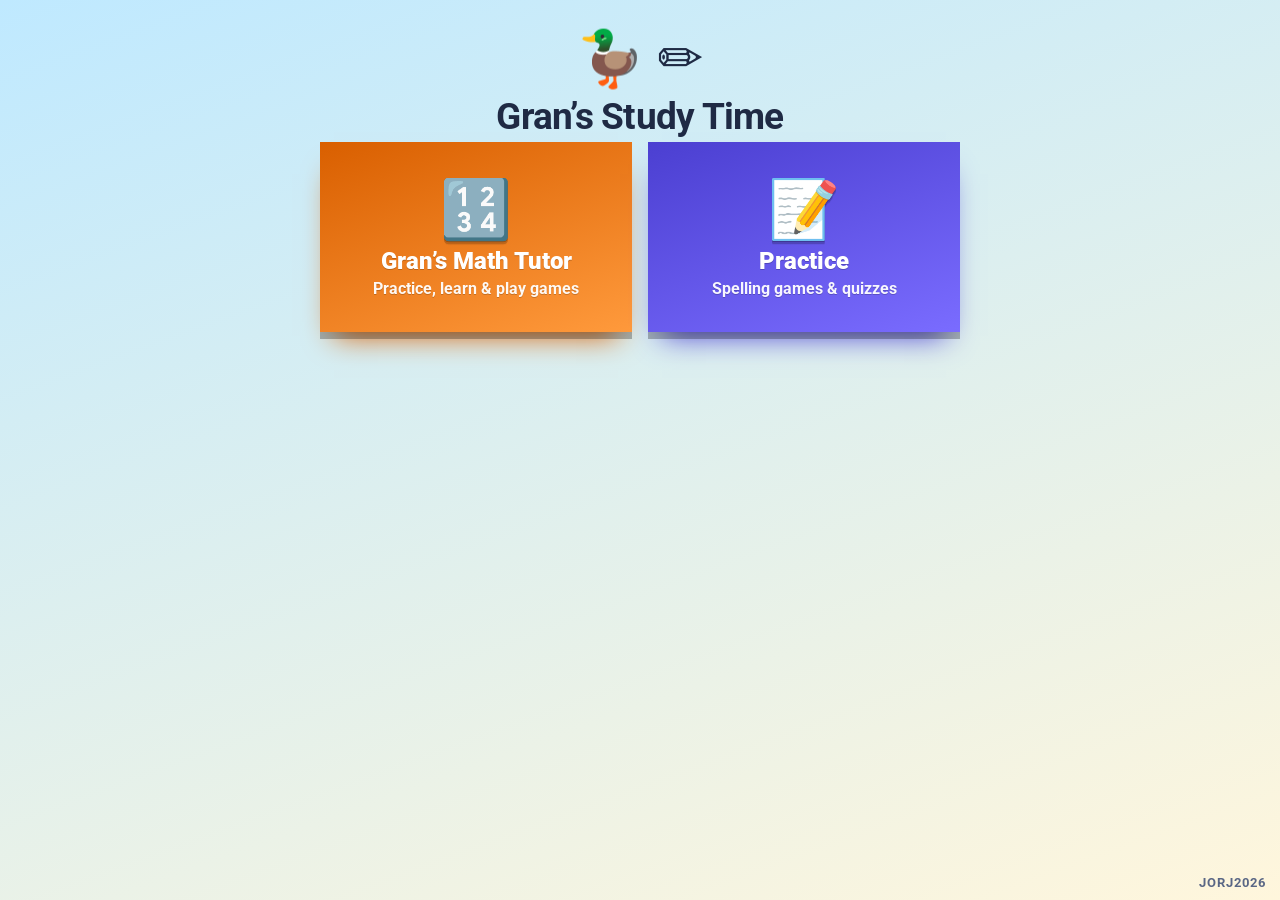
==== index.html @ 81415782 "Add files via upload" ====
<!DOCTYPE html>
<html lang="en">
<head>
<meta charset="utf-8">
<meta name="viewport" content="width=device-width, initial-scale=1, viewport-fit=cover">
<meta name="theme-color" content="#bfe9ff">
<title>Gran’s Study Time</title><link rel="stylesheet" href="https://fonts.googleapis.com/css2?family=Roboto:wght@400;500;700;900&display=swap" media="print" onload="this.media='all'">
<link rel="stylesheet" href="styles.css">
</head>
<body>
<div id="shell">
  <div id="bar"><button class="back" id="hb" aria-label="Back to Study Time home">🏠</button><b id="bt"></b><span class="sp"></span></div>
  <main id="home">
    <div class="wrap">
      <div class="hero" id="hero" role="button" tabindex="0" aria-label="Quack">🦆 ✏️</div>
      <h1>Gran’s Study Time</h1>
      <div class="apps">
        <button class="app math" data-a="math"><span>🔢</span>Gran’s Math Tutor<small>Practice, learn &amp; play games</small></button>
        <button class="app wordsb" data-a="words"><span>📝</span>Practice<small>Spelling games &amp; quizzes</small></button>
      </div>
    </div>
  </main>
</div>
<div class="tag">JORJ2026</div>
<script src="quack.js"></script>
<script src="hub.js"></script>
</body>
</html>
---- styles.css ----
:root{--bg1:#bfe9ff;--bg2:#fff6dc;--card:#fff;--ink:#1f2a44;--mut:#5a6785;--line:#cfe3ee;--bar:#ffffffcc;
box-sizing:border-box;padding-top:env(safe-area-inset-top,0px);padding-bottom:env(safe-area-inset-bottom,0px)}
@media (prefers-color-scheme:dark){:root:not([data-theme="light"]){--bg1:#0c1d33;--bg2:#241f3d;--card:#1b3052;--ink:#f3f7ff;--mut:#a8bdd6;--line:#2c4a73;--bar:#10203ccc}}
*{box-sizing:border-box}
html,body{height:100%;margin:0}
html{scroll-padding-top:env(safe-area-inset-top,0px);-webkit-text-size-adjust:100%}
body{font-family:Roboto,Arial,Helvetica,system-ui,sans-serif;color:var(--ink);background:linear-gradient(160deg,var(--bg1),var(--bg2)) fixed;-webkit-tap-highlight-color:transparent;overscroll-behavior-y:none}
body::before{content:"";position:fixed;inset:0 0 auto;height:env(safe-area-inset-top,0px);background:var(--bar);z-index:10;pointer-events:none}
#shell{height:100%;display:flex;flex-direction:column}
#bar{display:none;align-items:center;gap:10px;padding:8px 12px;background:var(--bar);border-bottom:1px solid var(--line);-webkit-backdrop-filter:blur(14px);backdrop-filter:blur(14px)}
#bar.on{display:flex}
#bar b{flex:1;text-align:center;font-size:1.05rem}
#bar .sp{width:96px}
button{font:inherit;color:inherit;cursor:pointer;border:0}
button:focus-visible{outline:3px solid #ff8a00;outline-offset:2px}
.back{background:var(--card);border:2px solid var(--line);border-radius:14px;min-height:44px;padding:0 14px;font-weight:800;width:96px}
#home{flex:1;overflow:auto;padding:28px 18px 40px;display:flex;flex-direction:column;align-items:center}
#home[hidden],.frame[hidden]{display:none}
.wrap{width:100%;max-width:640px}
h1{font-size:2.3rem;letter-spacing:-.02em;text-align:center;margin:.3em 0 .1em;line-height:1.1}
.sub{text-align:center;color:var(--mut);margin:0 0 26px;font-size:1.1rem}
.hero{cursor:pointer;text-align:center;font-size:3.4rem;line-height:1;margin-top:4px}
.apps{display:grid;grid-template-columns:1fr;gap:16px}
@media(min-width:560px){.apps{grid-template-columns:1fr 1fr}}
.app{display:flex;flex-direction:column;align-items:center;justify-content:center;gap:4px;min-height:190px;padding:20px 14px;border-radius:30px;color:#fff;text-shadow:0 1px 0 #0003;font-weight:900;font-size:1.5rem;box-shadow:0 7px 0 #0004,0 18px 28px -14px var(--c);background:linear-gradient(160deg,var(--c),var(--c2))}
.app:active{transform:translateY(5px);box-shadow:0 2px 0 #0004}
.app span{font-size:3.6rem;filter:drop-shadow(0 3px 0 #0003)}
.app small{font-weight:700;font-size:1rem;opacity:.95}
.math{--c:#d95f00;--c2:#ff9a3c}
.wordsb{--c:#4b3fd1;--c2:#7a6cff}
.frame{flex:1;width:100%;border:0;min-height:0;background:transparent}
.foot{text-align:center;color:var(--mut);margin-top:26px}
.tag{position:fixed;right:14px;bottom:calc(10px + env(safe-area-inset-bottom,0px));z-index:5;pointer-events:none;color:var(--mut);font-weight:700;font-size:.8rem;letter-spacing:.08em}
@media (prefers-reduced-motion:reduce){*{transition:none!important}}
*,*::before,*::after{border-radius:0!important}
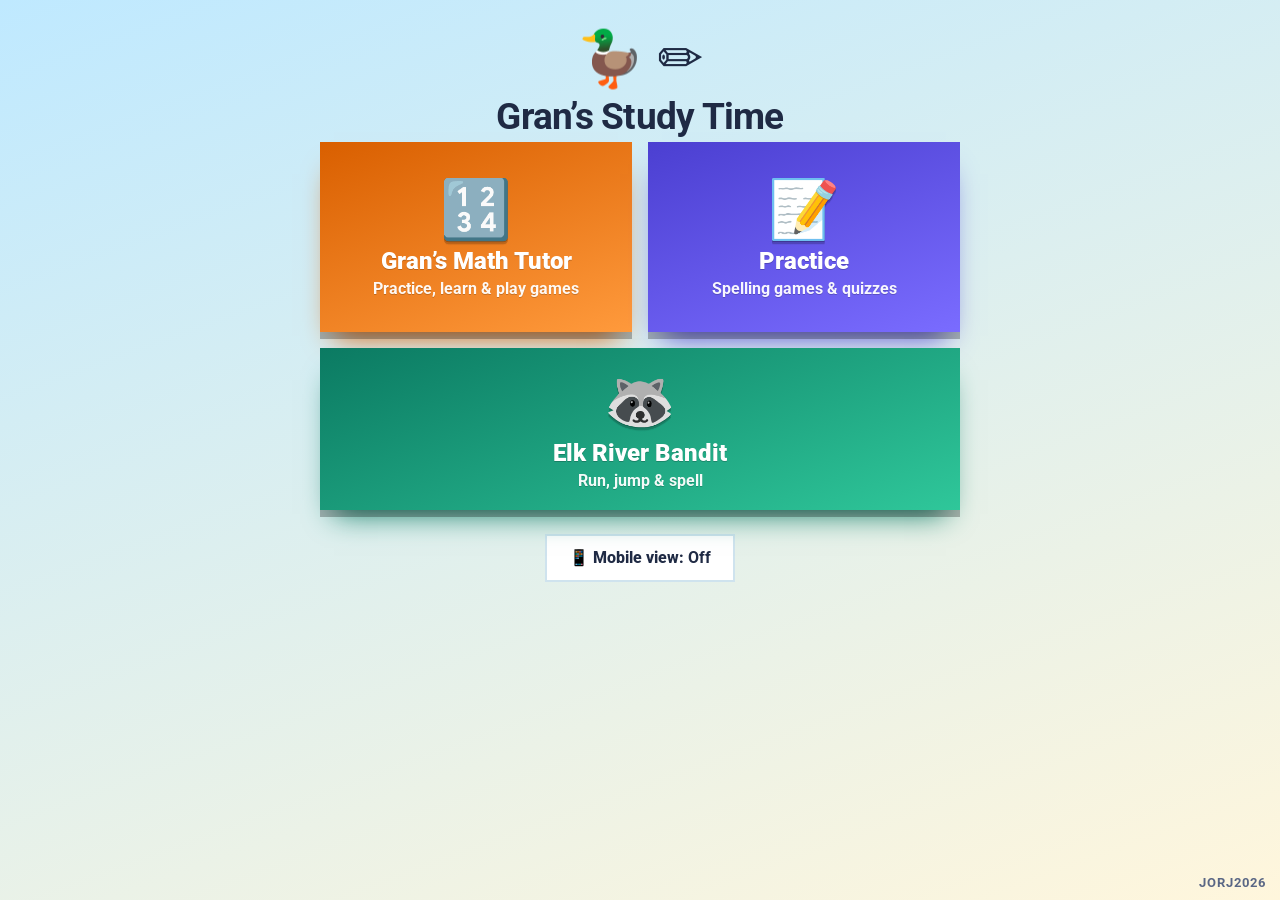
==== commit 04f40623: "Add files via upload" ====
--- a/index.html
+++ b/index.html
@@ -4,12 +4,16 @@
 <meta charset="utf-8">
 <meta name="viewport" content="width=device-width, initial-scale=1, viewport-fit=cover">
 <meta name="theme-color" content="#bfe9ff">
+<meta name="apple-mobile-web-app-capable" content="yes">
+<meta name="mobile-web-app-capable" content="yes">
+<meta name="apple-mobile-web-app-status-bar-style" content="black-translucent">
 <title>Gran’s Study Time</title><link rel="stylesheet" href="https://fonts.googleapis.com/css2?family=Roboto:wght@400;500;700;900&display=swap" media="print" onload="this.media='all'">
 <link rel="stylesheet" href="styles.css">
 </head>
 <body>
 <div id="shell">
-  <div id="bar"><button class="back" id="hb" aria-label="Back to Study Time home">🏠</button><b id="bt"></b><span class="sp"></span></div>
+  <div id="bar"><button class="back" id="hb" aria-label="Back to Study Time home">🏠</button><b id="bt"></b><span class="rt"><button class="mini" id="mb" aria-label="Mobile view" aria-pressed="false">📱</button><button class="mini" id="cb" aria-label="Collapse header">▲</button></span></div>
+  <button id="tab" aria-label="Show header">🏠 ▼</button>
   <main id="home">
     <div class="wrap">
       <div class="hero" id="hero" role="button" tabindex="0" aria-label="Quack">🦆 ✏️</div>
@@ -17,7 +21,10 @@
       <div class="apps">
         <button class="app math" data-a="math"><span>🔢</span>Gran’s Math Tutor<small>Practice, learn &amp; play games</small></button>
         <button class="app wordsb" data-a="words"><span>📝</span>Practice<small>Spelling games &amp; quizzes</small></button>
+        <button class="app riverb" data-a="river"><span>🦝</span>Elk River Bandit<small>Run, jump &amp; spell</small></button>
       </div>
+      <button class="mtoggle" id="mhome" aria-pressed="false">📱 Mobile view: <b>Off</b></button>
+      <p class="mtip" id="mtip" hidden>Tip: in Safari tap Share → Add to Home Screen to play full-screen.</p>
     </div>
   </main>
 </div>
--- a/styles.css
+++ b/styles.css
@@ -10,6 +10,20 @@
 #shell{height:100%;display:flex;flex-direction:column}
 #bar{display:none;align-items:center;gap:10px;padding:8px 12px;background:var(--bar);border-bottom:1px solid var(--line);-webkit-backdrop-filter:blur(14px);backdrop-filter:blur(14px)}
 #bar.on{display:flex}
+#bar.min{display:none}
+.rt{display:flex;gap:6px;justify-content:flex-end;width:96px}
+.mini{background:var(--card);border:2px solid var(--line);border-radius:14px;min-height:44px;min-width:44px;padding:0 6px;font-weight:800;font-size:1rem}
+.mini[aria-pressed="true"],.mtoggle[aria-pressed="true"]{background:#ffd23f;color:#1f2a44;border-color:#ff8a00}
+.mtoggle{display:block;margin:24px auto 0;min-height:48px;padding:0 22px;background:var(--card);border:2px solid var(--line);font-weight:800;font-size:1rem}
+.mtip{text-align:center;color:var(--mut);font-size:.9rem;margin:10px 0 0}
+body.mobile,body.mobile #shell{position:fixed;inset:0;width:100%}
+body.mobile #shell{height:100dvh;padding-left:env(safe-area-inset-left,0px);padding-right:env(safe-area-inset-right,0px)}
+body.mobile{overscroll-behavior:none;touch-action:manipulation;-webkit-touch-callout:none}
+body.mobile #bar{padding-top:max(6px,env(safe-area-inset-top,0px))}
+body.mobile .app{min-height:150px}
+body.mobile #home{-webkit-overflow-scrolling:touch;padding-bottom:calc(40px + env(safe-area-inset-bottom,0px))}
+#tab{display:none;position:fixed;top:env(safe-area-inset-top,0px);left:50%;transform:translateX(-50%);z-index:11;min-height:26px;padding:0 12px;font-size:.8rem;font-weight:800;background:var(--bar);border:1px solid var(--line);border-top:0;opacity:.75;-webkit-backdrop-filter:blur(10px);backdrop-filter:blur(10px)}
+#tab.on{display:block}
 #bar b{flex:1;text-align:center;font-size:1.05rem}
 #bar .sp{width:96px}
 button{font:inherit;color:inherit;cursor:pointer;border:0}
@@ -29,6 +43,8 @@
 .app small{font-weight:700;font-size:1rem;opacity:.95}
 .math{--c:#d95f00;--c2:#ff9a3c}
 .wordsb{--c:#4b3fd1;--c2:#7a6cff}
+.riverb{--c:#0b7a62;--c2:#2fc79a}
+@media(min-width:560px){.riverb{grid-column:1/-1;min-height:150px}}
 .frame{flex:1;width:100%;border:0;min-height:0;background:transparent}
 .foot{text-align:center;color:var(--mut);margin-top:26px}
 .tag{position:fixed;right:14px;bottom:calc(10px + env(safe-area-inset-bottom,0px));z-index:5;pointer-events:none;color:var(--mut);font-weight:700;font-size:.8rem;letter-spacing:.08em}
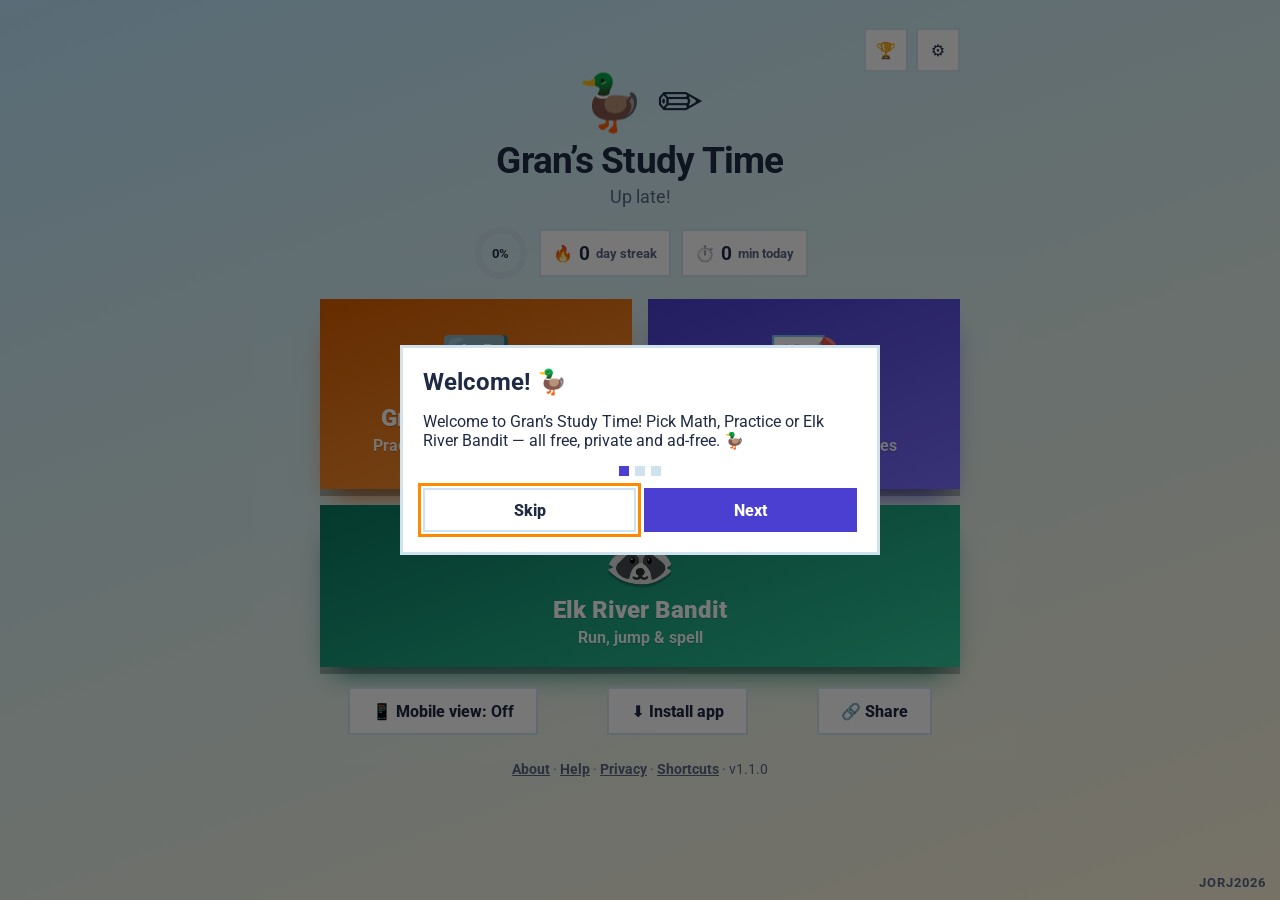
==== commit 958816d6: "Add files via upload" ====
--- a/index.html
+++ b/index.html
@@ -4,32 +4,117 @@
 <meta charset="utf-8">
 <meta name="viewport" content="width=device-width, initial-scale=1, viewport-fit=cover">
 <meta name="theme-color" content="#bfe9ff">
+<meta name="color-scheme" content="light dark">
+<meta name="referrer" content="no-referrer">
+<meta name="format-detection" content="telephone=no">
 <meta name="apple-mobile-web-app-capable" content="yes">
 <meta name="mobile-web-app-capable" content="yes">
+<meta name="apple-mobile-web-app-title" content="Study Time">
 <meta name="apple-mobile-web-app-status-bar-style" content="black-translucent">
-<title>Gran’s Study Time</title><link rel="stylesheet" href="https://fonts.googleapis.com/css2?family=Roboto:wght@400;500;700;900&display=swap" media="print" onload="this.media='all'">
+<title>Gran’s Study Time</title>
+<meta name="description" content="Gran’s Study Time: a math tutor, spelling practice and the Elk River Bandit game. Free, ad-free, private and works offline.">
+<meta property="og:type" content="website">
+<meta property="og:title" content="Gran’s Study Time">
+<meta property="og:description" content="Math practice, spelling games and Elk River Bandit — free, private and works offline.">
+<meta property="og:image" content="icons/og-image.png">
+<meta property="og:image:width" content="1200"><meta property="og:image:height" content="630">
+<meta name="twitter:card" content="summary_large_image">
+<meta name="twitter:title" content="Gran’s Study Time">
+<meta name="twitter:description" content="Math practice, spelling games and Elk River Bandit — free, private and works offline.">
+<meta name="twitter:image" content="icons/og-image.png">
+<link rel="manifest" href="manifest.webmanifest">
+<link rel="icon" href="favicon.ico" sizes="any">
+<link rel="icon" type="image/png" href="icons/favicon-32.png">
+<link rel="apple-touch-icon" href="icons/apple-touch-icon.png">
+<link rel="stylesheet" href="https://fonts.googleapis.com/css2?family=Roboto:wght@400;500;700;900&display=swap" media="print" onload="this.media='all'">
 <link rel="stylesheet" href="styles.css">
 </head>
 <body>
+<a class="skip" href="#home">Skip to apps</a>
+<div id="offline" role="status" hidden>📡 You’re offline — your games still work.</div>
 <div id="shell">
-  <div id="bar"><button class="back" id="hb" aria-label="Back to Study Time home">🏠</button><b id="bt"></b><span class="rt"><button class="mini" id="mb" aria-label="Mobile view" aria-pressed="false">📱</button><button class="mini" id="cb" aria-label="Collapse header">▲</button></span></div>
+  <div id="bar"><button class="back" id="hb" aria-label="Back to Study Time home">🏠</button><b id="bt"></b><span class="rt"><button class="mini" id="fs" aria-label="Full screen" title="Full screen">⛶</button><button class="mini" id="mb" aria-label="Mobile view" aria-pressed="false">📱</button><button class="mini" id="cb" aria-label="Collapse header">▲</button></span></div>
   <button id="tab" aria-label="Show header">🏠 ▼</button>
   <main id="home">
     <div class="wrap">
+      <div class="topbtns"><button class="mini" id="progbtn" aria-label="My progress" title="My progress">🏆</button><button class="mini" id="setbtn" aria-label="Settings" title="Settings">⚙️</button></div>
       <div class="hero" id="hero" role="button" tabindex="0" aria-label="Quack">🦆 ✏️</div>
       <h1>Gran’s Study Time</h1>
+      <p class="greet" id="greet" aria-live="polite"></p>
+      <div class="chips" id="chips">
+        <div class="ring" id="ring" role="img" aria-label="Daily goal"><svg viewBox="0 0 44 44" aria-hidden="true"><circle cx="22" cy="22" r="18" class="rbg"/><circle cx="22" cy="22" r="18" class="rfg" id="rfg"/></svg><b id="rtxt">0</b></div>
+        <div class="chip" id="streakchip"><span>🔥</span><b id="streakn">0</b><small>day streak</small></div>
+        <div class="chip" id="todaychip"><span>⏱️</span><b id="todayn">0</b><small>min today</small></div>
+      </div>
+      <button class="cont" id="cont" hidden></button>
       <div class="apps">
         <button class="app math" data-a="math"><span>🔢</span>Gran’s Math Tutor<small>Practice, learn &amp; play games</small></button>
         <button class="app wordsb" data-a="words"><span>📝</span>Practice<small>Spelling games &amp; quizzes</small></button>
         <button class="app riverb" data-a="river"><span>🦝</span>Elk River Bandit<small>Run, jump &amp; spell</small></button>
       </div>
-      <button class="mtoggle" id="mhome" aria-pressed="false">📱 Mobile view: <b>Off</b></button>
+      <div class="homebtns">
+        <button class="mtoggle" id="mhome" aria-pressed="false">📱 Mobile view: <b>Off</b></button>
+        <button class="mtoggle" id="installbtn" hidden>⬇️ Install app</button>
+        <button class="mtoggle" id="sharebtn">🔗 Share</button>
+      </div>
       <p class="mtip" id="mtip" hidden>Tip: in Safari tap Share → Add to Home Screen to play full-screen.</p>
+      <nav class="foot" aria-label="More">
+        <a href="about.html">About</a> · <a href="help.html">Help</a> · <a href="privacy.html">Privacy</a> · <a href="#" id="kbdlink">Shortcuts</a> · <span id="ver">v1.0.0</span>
+      </nav>
+      <noscript><p class="mtip"><b>Study Time needs JavaScript.</b> Please turn it on in your browser settings.</p></noscript>
     </div>
   </main>
+  <div id="loading" hidden role="status" aria-live="polite"><div class="spin" aria-hidden="true">🦆</div><p id="loadmsg">Loading…</p><div id="loaderr" hidden><p>This is taking a while.</p><button class="mini wide" id="retry">Try again</button> <button class="mini wide" id="loadhome">Home</button></div></div>
 </div>
+<div id="storewarn" hidden role="alert">⚠️ Your browser is blocking saved data, so progress can’t be kept. Try turning off private browsing.</div>
+<div id="toasts" aria-live="polite" aria-atomic="false"></div>
+
+<dialog id="dlgSet" aria-labelledby="tSet"><form method="dialog" class="dlg">
+  <h2 id="tSet">⚙️ Settings</h2>
+  <label class="row">Player name<input id="sName" type="text" maxlength="20" autocomplete="off" placeholder="Your name"></label>
+  <label class="row">Sound<select id="sSound"><option value="on">On</option><option value="off">Off (all apps)</option></select></label>
+  <label class="row">Theme<select id="sTheme"><option value="auto">Match my device</option><option value="light">Light</option><option value="dark">Dark</option></select></label>
+  <label class="row">Text size<select id="sText"><option value="100">Normal</option><option value="115">Large</option><option value="130">Extra large</option></select></label>
+  <label class="row">Reduce motion<select id="sMotion"><option value="auto">Match my device</option><option value="on">On</option><option value="off">Off</option></select></label>
+  <label class="row">Daily goal<select id="sGoal"><option value="0">No goal</option><option value="5">5 minutes</option><option value="10">10 minutes</option><option value="15">15 minutes</option><option value="20">20 minutes</option><option value="30">30 minutes</option><option value="45">45 minutes</option><option value="60">60 minutes</option></select></label>
+  <label class="row">Break reminder<select id="sBreak"><option value="0">Off</option><option value="15">Every 15 minutes</option><option value="20">Every 20 minutes</option><option value="30">Every 30 minutes</option></select></label>
+  <label class="row">Keep screen awake<select id="sWake"><option value="off">Off</option><option value="on">While playing</option></select></label>
+  <h3>Your data</h3>
+  <div class="btnrow"><button type="button" class="mini wide" id="bBackup">⬇️ Download backup</button><button type="button" class="mini wide" id="bRestore">⬆️ Restore backup</button><input type="file" id="fRestore" accept="application/json,.json" hidden></div>
+  <div class="btnrow"><button type="button" class="mini wide danger" id="bErase">🗑️ Erase everything</button></div>
+  <details class="diag"><summary>About &amp; diagnostics</summary><pre id="diagTxt"></pre><div class="btnrow"><button type="button" class="mini wide" id="bDiag">📋 Copy diagnostics</button><button type="button" class="mini wide" id="bUpdate">🔄 Check for updates</button></div></details>
+  <div class="btnrow"><button class="mini wide pri" value="close">Done</button></div>
+</form></dialog>
+
+<dialog id="dlgProg" aria-labelledby="tProg"><form method="dialog" class="dlg">
+  <h2 id="tProg">🏆 My progress</h2>
+  <div id="progBody"></div>
+  <div class="btnrow"><button class="mini wide pri" value="close">Close</button></div>
+</form></dialog>
+
+<dialog id="dlgTour" aria-labelledby="tTour"><form method="dialog" class="dlg">
+  <h2 id="tTour">Welcome! 🦆</h2>
+  <p id="tourTxt"></p>
+  <div class="dots" id="tourDots" aria-hidden="true"></div>
+  <div class="btnrow"><button type="button" class="mini wide" id="tourSkip">Skip</button><button type="button" class="mini wide pri" id="tourNext">Next</button></div>
+</form></dialog>
+
+<dialog id="dlgKeys" aria-labelledby="tKeys"><form method="dialog" class="dlg">
+  <h2 id="tKeys">⌨️ Shortcuts</h2>
+  <table><tr><td><kbd>1</kbd> <kbd>2</kbd> <kbd>3</kbd></td><td>Open Math, Practice, Bandit</td></tr><tr><td><kbd>Esc</kbd></td><td>Back to home</td></tr><tr><td><kbd>S</kbd></td><td>Settings</td></tr><tr><td><kbd>P</kbd></td><td>My progress</td></tr><tr><td><kbd>?</kbd></td><td>This list</td></tr></table>
+  <div class="btnrow"><button class="mini wide pri" value="close">Close</button></div>
+</form></dialog>
+
+<dialog id="dlgConfirm" aria-labelledby="tConf"><form method="dialog" class="dlg">
+  <h2 id="tConf">Are you sure?</h2><p id="confTxt"></p>
+  <div class="btnrow"><button class="mini wide" value="no">Cancel</button><button class="mini wide danger" value="yes">Yes, do it</button></div>
+</form></dialog>
+
+<div id="rotate" hidden role="status">🔄 Turn your device sideways for the best view of Elk River Bandit.</div>
 <div class="tag">JORJ2026</div>
+<script src="version.js"></script>
 <script src="quack.js"></script>
 <script src="hub.js"></script>
+<script src="launch.js"></script>
 </body>
 </html>
--- a/styles.css
+++ b/styles.css
@@ -49,4 +49,55 @@
 .foot{text-align:center;color:var(--mut);margin-top:26px}
 .tag{position:fixed;right:14px;bottom:calc(10px + env(safe-area-inset-bottom,0px));z-index:5;pointer-events:none;color:var(--mut);font-weight:700;font-size:.8rem;letter-spacing:.08em}
 @media (prefers-reduced-motion:reduce){*{transition:none!important}}
-*,*::before,*::after{border-radius:0!important}+*,*::before,*::after{border-radius:0!important}/* ---- Launch additions ---- */
+:root[data-theme="dark"]{--bg1:#0c1d33;--bg2:#241f3d;--card:#1b3052;--ink:#f3f7ff;--mut:#a8bdd6;--line:#2c4a73;--bar:#10203ccc;color-scheme:dark}
+.skip{position:fixed;left:8px;top:-60px;z-index:100;background:#ffd23f;color:#1f2a44;padding:10px 14px;font-weight:800;text-decoration:none}
+.skip:focus{top:8px}
+#offline{position:fixed;left:50%;top:calc(env(safe-area-inset-top,0px) + 6px);transform:translateX(-50%);z-index:60;background:#1f2a44;color:#fff;padding:6px 14px;font-weight:700;font-size:.85rem;max-width:92vw;text-align:center}
+#offline[hidden],#storewarn[hidden],#loading[hidden],#rotate[hidden],.cont[hidden]{display:none}
+#storewarn{position:fixed;left:0;right:0;bottom:0;z-index:70;background:#c92a2a;color:#fff;padding:10px 14px;text-align:center;font-weight:700}
+.topbtns{display:flex;justify-content:flex-end;gap:8px}
+.greet{text-align:center;color:var(--mut);font-size:1.15rem;margin:0 0 14px;min-height:1.4em}
+.chips{display:flex;justify-content:center;align-items:center;gap:10px;margin:0 0 18px;flex-wrap:wrap}
+.chip{display:flex;align-items:center;gap:6px;background:var(--card);border:2px solid var(--line);padding:6px 12px;min-height:48px}
+.chip b{font-size:1.2rem}.chip small{color:var(--mut);font-weight:700}
+.ring{position:relative;width:56px;height:56px}
+.ring svg{width:100%;height:100%;transform:rotate(-90deg)}
+.ring circle{fill:none;stroke-width:5}
+.rbg{stroke:var(--line)}.rfg{stroke:#2fc79a;stroke-dasharray:113.1;stroke-dashoffset:113.1;transition:stroke-dashoffset .6s}
+.ring b{position:absolute;inset:0;display:flex;align-items:center;justify-content:center;font-size:.8rem}
+.ring.off{display:none}
+.cont{display:block;width:100%;margin:0 0 16px;min-height:52px;background:#ffd23f;color:#1f2a44;font-weight:900;border:2px solid #ff8a00;font-size:1.1rem}
+.homebtns{display:flex;justify-content:center;flex-wrap:wrap;gap:0 12px}
+.homebtns .mtoggle{margin-top:20px}
+.foot a{color:var(--mut);font-weight:700}
+.foot{font-size:.9rem;padding-bottom:30px}
+#loading{position:absolute;inset:0;z-index:20;display:flex;flex-direction:column;align-items:center;justify-content:center;background:linear-gradient(160deg,var(--bg1),var(--bg2));text-align:center}
+.spin{font-size:4rem;animation:bob 1s ease-in-out infinite}
+@keyframes bob{50%{transform:translateY(-14px)}}
+#shell{position:relative}
+#toasts{position:fixed;left:0;right:0;bottom:calc(46px + env(safe-area-inset-bottom,0px));z-index:90;display:flex;flex-direction:column;align-items:center;gap:8px;pointer-events:none}
+.toast{pointer-events:auto;background:#1f2a44;color:#fff;border:2px solid #ffd23f;padding:10px 16px;font-weight:700;max-width:92vw;display:flex;gap:12px;align-items:center;animation:tin .25s}
+.toast button{background:#ffd23f;color:#1f2a44;font-weight:800;padding:6px 12px;min-height:36px}
+@keyframes tin{from{transform:translateY(20px);opacity:0}}
+dialog{border:3px solid var(--line);background:var(--card);color:var(--ink);padding:0;max-width:min(480px,94vw);width:100%;max-height:90vh;overflow:auto}
+dialog::backdrop{background:#0008}
+.dlg{padding:18px 20px 20px;margin:0}
+.dlg h2{margin:.1em 0 .6em}.dlg h3{margin:1em 0 .4em}
+.row{display:flex;justify-content:space-between;align-items:center;gap:12px;padding:8px 0;border-bottom:1px solid var(--line);font-weight:700}
+.row input,.row select{font:inherit;color:var(--ink);background:var(--bg2);border:2px solid var(--line);padding:6px 8px;min-height:40px;max-width:55%}
+.btnrow{display:flex;gap:8px;flex-wrap:wrap;margin-top:12px}
+.mini.wide{flex:1;padding:0 12px;min-width:120px}
+.mini.pri{background:#4b3fd1;color:#fff;border-color:#4b3fd1}
+.mini.danger{background:#c92a2a;color:#fff;border-color:#c92a2a}
+.diag pre{white-space:pre-wrap;word-break:break-word;font-size:.8rem;background:var(--bg2);padding:8px;max-height:180px;overflow:auto}
+.diag summary{cursor:pointer;font-weight:800;margin-top:14px;min-height:32px}
+.dots{display:flex;gap:6px;justify-content:center;margin:10px 0}.dots i{width:10px;height:10px;background:var(--line)}.dots i.on{background:#4b3fd1}
+#progBody table{width:100%;border-collapse:collapse}#progBody td{padding:8px 4px;border-bottom:1px solid var(--line)}#progBody td:last-child{text-align:right;font-weight:800}
+.bars{display:flex;gap:6px;align-items:flex-end;height:80px;margin:10px 0 2px}
+.bars div{flex:1;background:#2fc79a;min-height:3px}.bars div.t{background:#ff8a00}
+.barl{display:flex;gap:6px;font-size:.7rem;color:var(--mut)}.barl span{flex:1;text-align:center}
+#rotate{position:fixed;left:8px;right:8px;bottom:calc(50px + env(safe-area-inset-bottom,0px));z-index:80;background:#1f2a44;color:#fff;padding:10px;text-align:center;font-weight:700}
+body.reduce *,body.reduce *::before,body.reduce *::after{animation:none!important;transition:none!important}
+@media (prefers-reduced-motion:reduce){.spin{animation:none}}
+@media print{.topbtns,.mtoggle,.homebtns,#offline,.tag,#toasts,.chips{display:none!important}body{background:#fff!important;color:#000}.app{box-shadow:none;color:#000;background:#fff;border:2px solid #000;text-shadow:none;min-height:0}}
